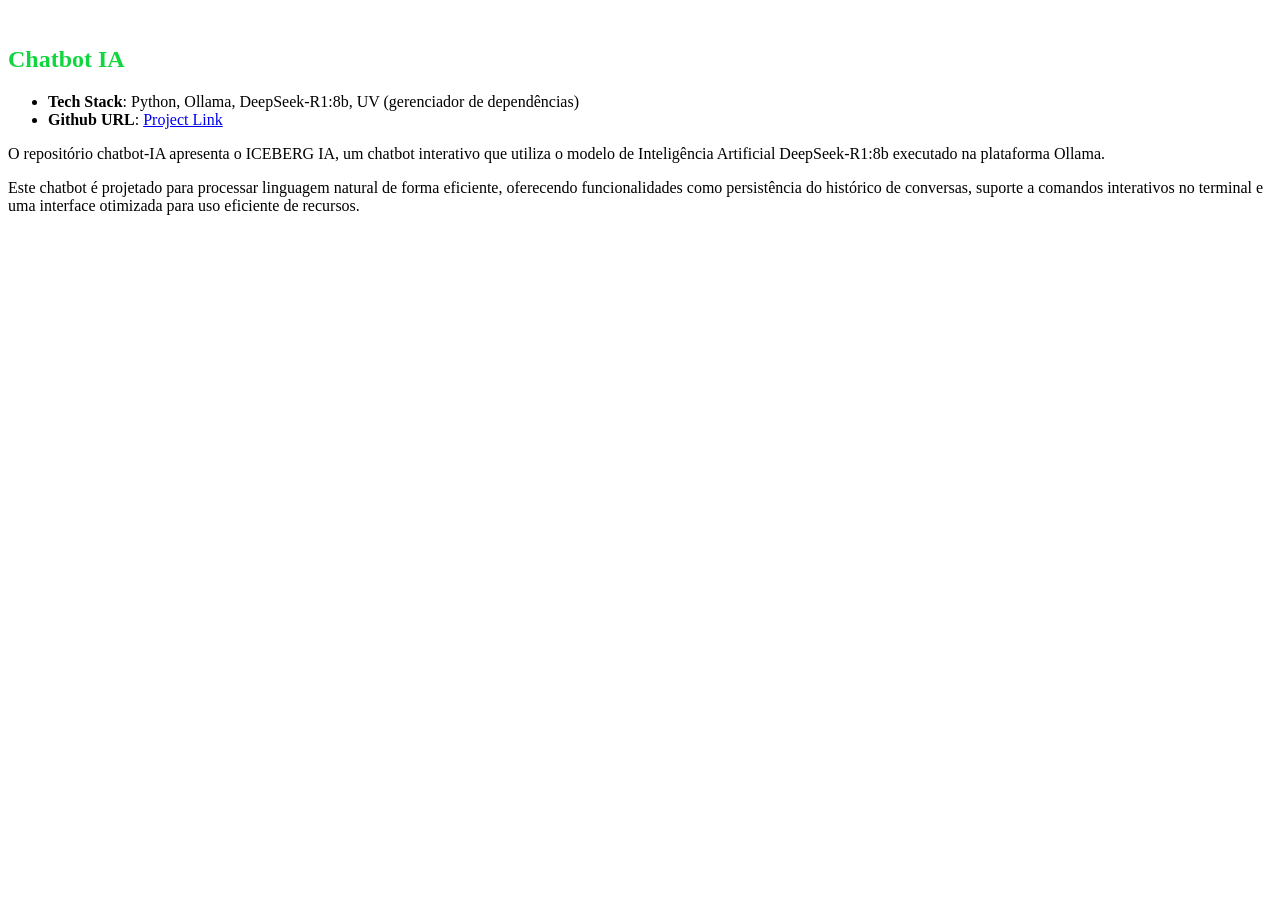
==== projects/chatbotai.html @ df646ecf "atualizações projetos" ====
<html lang="en"><head>
    <meta charset="utf-8">
    <meta content="width=device-width, initial-scale=1.0" name="viewport">
  
    <title>Image Generator</title>
    <meta content="" name="descriptison">
    <meta content="" name="keywords">
  
    <!-- Favicons -->
    <link href="../assets/img/favicon.png" rel="icon">
    <link href="../assets/img/apple-touch-icon.png" rel="apple-touch-icon">
  
    <!-- Google Fonts -->
    <link href="https://fonts.googleapis.com/css?family=Open+Sans:300,300i,400,400i,600,600i,700,700i|Raleway:300,300i,400,400i,500,500i,600,600i,700,700i|Poppins:300,300i,400,400i,500,500i,600,600i,700,700i" rel="stylesheet">
  
    <!-- Vendor CSS Files -->
    <link href="../assets/vendor/bootstrap/css/bootstrap.min.css" rel="stylesheet">
    <link href="../assets/vendor/icofont/icofont.min.css" rel="stylesheet">
    <link href="../assets/vendor/remixicon/remixicon.css" rel="stylesheet">
    <link href="../assets/vendor/owl.carousel/assets/owl.carousel.min.css" rel="stylesheet">
    <link href="../assets/vendor/boxicons/css/boxicons.min.css" rel="stylesheet">
    <link href="../assets/vendor/venobox/venobox.css" rel="stylesheet">
  
    <!-- Template Main CSS File -->
    <link href="../assets/css/style.css" rel="stylesheet">
  
    <!-- =======================================================
    * Template Name: Personal - v2.2.0
    * Template URL: https://bootstrapmade.com/personal-free-resume-bootstrap-template/
    * Author: BootstrapMade.com
    * License: https://bootstrapmade.com/license/
    ======================================================== -->
  </head>
  
  <body data-gr-c-s-loaded="true">
  
  <!-- ======= Portfolio Details ======= -->
    <main id="main">
      <div id="portfolio-details" class="portfolio-details">
        <div class="container">
  
          <div class="row">
  
            <div class="col-lg-12 portfolio-info">
              <br>
              <h2 style="color:#12d640">Chatbot IA</h2>
              <ul>
                <li><strong>Tech Stack</strong>: Python, Ollama, DeepSeek-R1:8b, UV (gerenciador de dependências)</li>
                <li><strong>Github URL</strong>: <a href="https://github.com/ICE3BR/chatbot-IA" target="_blank">Project Link</a></li>
              </ul>
  
                <p>
                    O repositório chatbot-IA apresenta o ICEBERG IA, um chatbot interativo que utiliza o modelo de Inteligência Artificial DeepSeek-R1:8b executado na plataforma Ollama.
                </p>
                <p>
                    Este chatbot é projetado para processar linguagem natural de forma eficiente, oferecendo funcionalidades como persistência do histórico de conversas, suporte a comandos interativos no terminal e uma interface otimizada para uso eficiente de recursos.
                </p>
            </div>
  
          </div>
  
        </div>
      </div><!-- End Portfolio Details -->
    </main><!-- End #main -->
  
   <!-- Vendor JS Files -->
    <script async="" src="//www.google-analytics.com/analytics.js"></script><script src="assets/vendor/jquery/jquery.min.js"></script>
    <script src="../assets/vendor/bootstrap/js/bootstrap.bundle.min.js"></script>
    <script src="../assets/vendor/jquery.easing/jquery.easing.min.js"></script>
    <script src="../assets/vendor/php-email-form/validate.js"></script>
    <script src="../assets/vendor/waypoints/jquery.waypoints.min.js"></script>
    <script src="../assets/vendor/counterup/counterup.min.js"></script>
    <script src="../assets/vendor/owl.carousel/owl.carousel.min.js"></script>
    <script src="../assets/vendor/isotope-layout/isotope.pkgd.min.js"></script>
    <script src="../assets/vendor/venobox/venobox.min.js"></script>
  
    <!-- Template Main JS File -->
    <script src="../assets/js/main.js"></script>
  
    <script>if( window.self == window.top ) { (function(i,s,o,g,r,a,m){i['GoogleAnalyticsObject']=r;i[r]=i[r]||function(){ (i[r].q=i[r].q||[]).push(arguments)},i[r].l=1*new Date();a=s.createElement(o), m=s.getElementsByTagName(o)[0];a.async=1;a.src=g;m.parentNode.insertBefore(a,m) })(window,document,'script','//www.google-analytics.com/analytics.js','ga'); ga('create', 'UA-55234356-4', 'auto'); ga('send', 'pageview'); } </script>
  
  </body>
  </html>
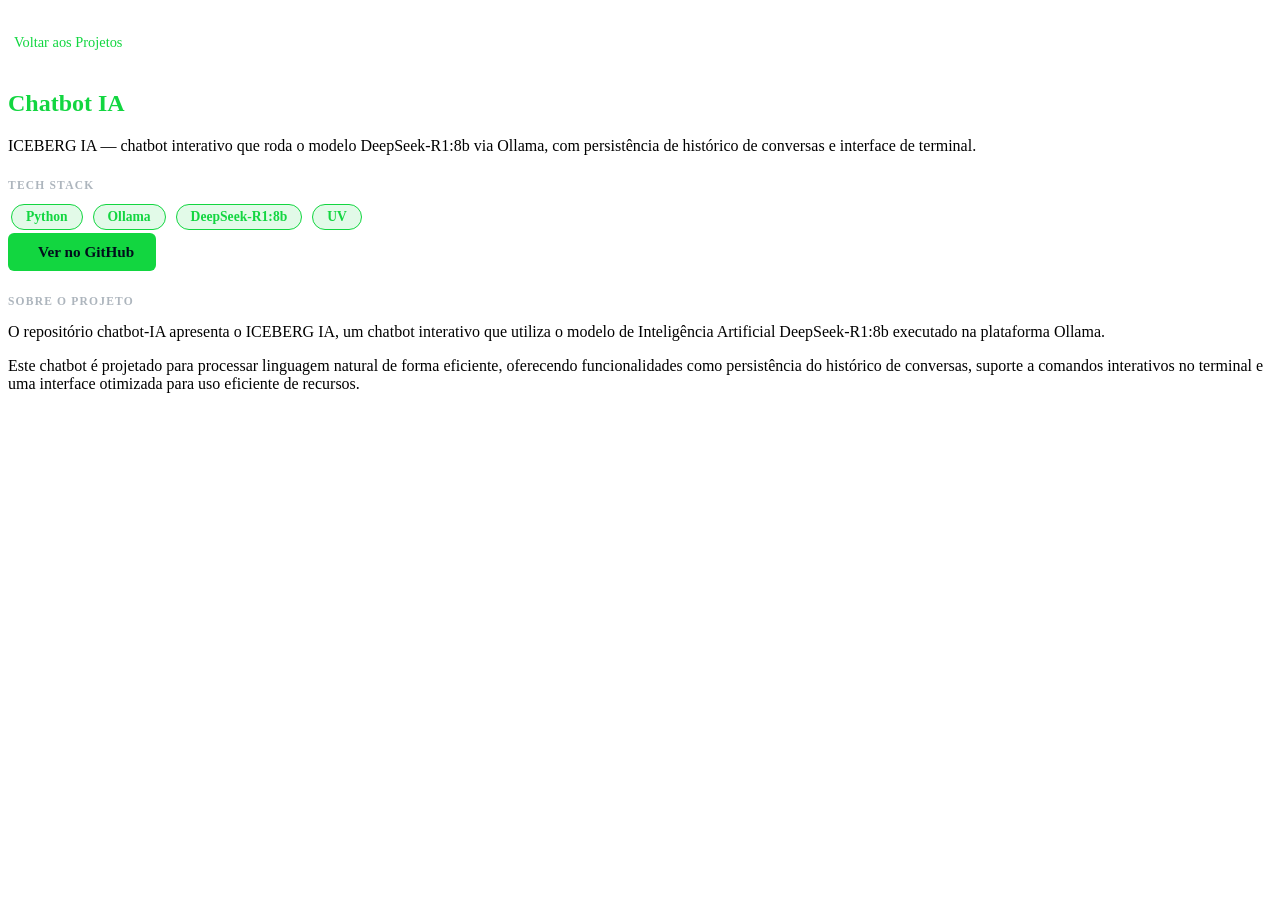
==== commit 7df0ea1c: "feat: redesign das páginas de detalhe dos projetos Aplica novo template padronizado em todos os 8 pr" ====
--- a/projects/chatbotai.html
+++ b/projects/chatbotai.html
@@ -1,85 +1,115 @@
-<html lang="en"><head>
-    <meta charset="utf-8">
-    <meta content="width=device-width, initial-scale=1.0" name="viewport">
-  
-    <title>Image Generator</title>
-    <meta content="" name="descriptison">
-    <meta content="" name="keywords">
-  
-    <!-- Favicons -->
-    <link href="../assets/img/favicon.png" rel="icon">
-    <link href="../assets/img/apple-touch-icon.png" rel="apple-touch-icon">
-  
-    <!-- Google Fonts -->
-    <link href="https://fonts.googleapis.com/css?family=Open+Sans:300,300i,400,400i,600,600i,700,700i|Raleway:300,300i,400,400i,500,500i,600,600i,700,700i|Poppins:300,300i,400,400i,500,500i,600,600i,700,700i" rel="stylesheet">
-  
-    <!-- Vendor CSS Files -->
-    <link href="../assets/vendor/bootstrap/css/bootstrap.min.css" rel="stylesheet">
-    <link href="../assets/vendor/icofont/icofont.min.css" rel="stylesheet">
-    <link href="../assets/vendor/remixicon/remixicon.css" rel="stylesheet">
-    <link href="../assets/vendor/owl.carousel/assets/owl.carousel.min.css" rel="stylesheet">
-    <link href="../assets/vendor/boxicons/css/boxicons.min.css" rel="stylesheet">
-    <link href="../assets/vendor/venobox/venobox.css" rel="stylesheet">
-  
-    <!-- Template Main CSS File -->
-    <link href="../assets/css/style.css" rel="stylesheet">
-  
-    <!-- =======================================================
-    * Template Name: Personal - v2.2.0
-    * Template URL: https://bootstrapmade.com/personal-free-resume-bootstrap-template/
-    * Author: BootstrapMade.com
-    * License: https://bootstrapmade.com/license/
-    ======================================================== -->
-  </head>
-  
-  <body data-gr-c-s-loaded="true">
-  
-  <!-- ======= Portfolio Details ======= -->
-    <main id="main">
-      <div id="portfolio-details" class="portfolio-details">
-        <div class="container">
-  
-          <div class="row">
-  
-            <div class="col-lg-12 portfolio-info">
-              <br>
-              <h2 style="color:#12d640">Chatbot IA</h2>
-              <ul>
-                <li><strong>Tech Stack</strong>: Python, Ollama, DeepSeek-R1:8b, UV (gerenciador de dependências)</li>
-                <li><strong>Github URL</strong>: <a href="https://github.com/ICE3BR/chatbot-IA" target="_blank">Project Link</a></li>
-              </ul>
-  
-                <p>
-                    O repositório chatbot-IA apresenta o ICEBERG IA, um chatbot interativo que utiliza o modelo de Inteligência Artificial DeepSeek-R1:8b executado na plataforma Ollama.
-                </p>
-                <p>
-                    Este chatbot é projetado para processar linguagem natural de forma eficiente, oferecendo funcionalidades como persistência do histórico de conversas, suporte a comandos interativos no terminal e uma interface otimizada para uso eficiente de recursos.
-                </p>
-            </div>
-  
-          </div>
-  
-        </div>
-      </div><!-- End Portfolio Details -->
-    </main><!-- End #main -->
-  
-   <!-- Vendor JS Files -->
-    <script async="" src="//www.google-analytics.com/analytics.js"></script><script src="assets/vendor/jquery/jquery.min.js"></script>
-    <script src="../assets/vendor/bootstrap/js/bootstrap.bundle.min.js"></script>
-    <script src="../assets/vendor/jquery.easing/jquery.easing.min.js"></script>
-    <script src="../assets/vendor/php-email-form/validate.js"></script>
-    <script src="../assets/vendor/waypoints/jquery.waypoints.min.js"></script>
-    <script src="../assets/vendor/counterup/counterup.min.js"></script>
-    <script src="../assets/vendor/owl.carousel/owl.carousel.min.js"></script>
-    <script src="../assets/vendor/isotope-layout/isotope.pkgd.min.js"></script>
-    <script src="../assets/vendor/venobox/venobox.min.js"></script>
-  
-    <!-- Template Main JS File -->
-    <script src="../assets/js/main.js"></script>
-  
-    <script>if( window.self == window.top ) { (function(i,s,o,g,r,a,m){i['GoogleAnalyticsObject']=r;i[r]=i[r]||function(){ (i[r].q=i[r].q||[]).push(arguments)},i[r].l=1*new Date();a=s.createElement(o), m=s.getElementsByTagName(o)[0];a.async=1;a.src=g;m.parentNode.insertBefore(a,m) })(window,document,'script','//www.google-analytics.com/analytics.js','ga'); ga('create', 'UA-55234356-4', 'auto'); ga('send', 'pageview'); } </script>
-  
-  </body>
-  </html>
-  
-  +<!DOCTYPE html>
+<html lang="pt-BR">
+<head>
+  <meta charset="utf-8">
+  <meta content="width=device-width, initial-scale=1.0" name="viewport">
+  <title>Chatbot IA | Gustavo Quinup</title>
+  <meta content="ICEBERG IA — chatbot interativo com DeepSeek-R1:8b via Ollama, com persistência de histórico de conversas." name="description">
+  <link href="../assets/img/favicon.png" rel="icon">
+  <link href="https://fonts.googleapis.com/css?family=Open+Sans:300,300i,400,400i,600,600i,700,700i|Raleway:300,300i,400,400i,500,500i,600,600i,700,700i|Poppins:300,300i,400,400i,500,500i,600,600i,700,700i" rel="stylesheet">
+  <link href="../assets/vendor/bootstrap/css/bootstrap.min.css" rel="stylesheet">
+  <link href="../assets/vendor/boxicons/css/boxicons.min.css" rel="stylesheet">
+  <link href="../assets/vendor/venobox/venobox.css" rel="stylesheet">
+  <link href="../assets/css/style.css" rel="stylesheet">
+  <style>
+    .tech-badge { display:inline-block; background:rgba(18,214,64,0.12); border:1px solid #12d640; color:#12d640; border-radius:20px; padding:4px 14px; margin:3px; font-size:0.85rem; font-weight:600; }
+    .btn-github { display:inline-flex; align-items:center; gap:8px; background:#12d640; color:#010e1b !important; font-weight:700; border-radius:6px; padding:10px 22px; text-decoration:none; font-size:0.95rem; transition:background 0.2s; }
+    .btn-github:hover { background:#0eb838; color:#010e1b !important; }
+    .btn-back { display:inline-flex; align-items:center; gap:6px; color:#12d640; text-decoration:none; font-size:0.9rem; margin-bottom:20px; }
+    .btn-back:hover { color:#0eb838; text-decoration:none; }
+    .section-label { color:#adb5bd; font-size:0.72rem; font-weight:700; text-transform:uppercase; letter-spacing:1.2px; margin-bottom:10px; margin-top:24px; }
+    .project-screenshots .screenshot-item img { border-radius:6px; border:1px solid rgba(18,214,64,0.25); cursor:pointer; transition:transform 0.2s, border-color 0.2s; width:100%; }
+    .project-screenshots .screenshot-item img:hover { transform:scale(1.02); border-color:#12d640; }
+    #portfolio-details { padding-top:20px; }
+  </style>
+</head>
+<body>
+<main id="main">
+  <div id="portfolio-details" class="portfolio-details">
+    <div class="container">
+      <div class="row">
+        <div class="col-lg-12 portfolio-info">
+
+          <a href="../index.html#portfolio" class="btn-back">
+            <i class="bx bx-arrow-back"></i> Voltar aos Projetos
+          </a>
+
+          <h2 style="color:#12d640">Chatbot IA</h2>
+          <p>ICEBERG IA — chatbot interativo que roda o modelo DeepSeek-R1:8b via Ollama, com persistência de histórico de conversas e interface de terminal.</p>
+
+          <div class="section-label">Tech Stack</div>
+          <div class="mb-3">
+            <span class="tech-badge">Python</span>
+            <span class="tech-badge">Ollama</span>
+            <span class="tech-badge">DeepSeek-R1:8b</span>
+            <span class="tech-badge">UV</span>
+          </div>
+
+          <div class="mb-4">
+            <a href="https://github.com/ICE3BR/chatbot-IA" target="_blank" class="btn-github">
+              <i class="bx bxl-github" style="font-size:1.2rem;"></i>
+              Ver no GitHub
+            </a>
+          </div>
+
+          <!-- ================================================
+               SCREENSHOTS
+               Adicione as imagens em:
+               assets/img/project/details/chatbotai/
+               ================================================ -->
+          <!--
+          <div class="project-screenshots mb-4">
+            <div class="section-label">Screenshots</div>
+            <div class="row g-2">
+              <div class="col-md-6 screenshot-item">
+                <a href="../assets/img/project/details/chatbotai/screenshot-1.png"
+                   class="venobox" data-gall="project-gallery" title="Screenshot 1">
+                  <img src="../assets/img/project/details/chatbotai/screenshot-1.png" alt="Screenshot 1">
+                </a>
+              </div>
+              <div class="col-md-6 screenshot-item">
+                <a href="../assets/img/project/details/chatbotai/screenshot-2.png"
+                   class="venobox" data-gall="project-gallery" title="Screenshot 2">
+                  <img src="../assets/img/project/details/chatbotai/screenshot-2.png" alt="Screenshot 2">
+                </a>
+              </div>
+            </div>
+          </div>
+          -->
+
+          <!-- ================================================
+               VÍDEO YOUTUBE (opcional)
+               Substitua SEU_VIDEO_ID e descomente
+               ================================================ -->
+          <!--
+          <div class="project-video mb-4">
+            <div class="section-label">Demonstração em Vídeo</div>
+            <div class="ratio ratio-16x9">
+              <iframe src="https://www.youtube.com/embed/SEU_VIDEO_ID"
+                      title="Chatbot IA"
+                      allow="accelerometer; autoplay; clipboard-write; encrypted-media; gyroscope; picture-in-picture"
+                      allowfullscreen></iframe>
+            </div>
+          </div>
+          -->
+
+          <div class="section-label">Sobre o Projeto</div>
+          <p>
+            O repositório chatbot-IA apresenta o ICEBERG IA, um chatbot interativo que utiliza o modelo de Inteligência Artificial DeepSeek-R1:8b executado na plataforma Ollama.
+          </p>
+          <p>
+            Este chatbot é projetado para processar linguagem natural de forma eficiente, oferecendo funcionalidades como persistência do histórico de conversas, suporte a comandos interativos no terminal e uma interface otimizada para uso eficiente de recursos.
+          </p>
+
+        </div>
+      </div>
+    </div>
+  </div>
+</main>
+
+<script src="../assets/vendor/jquery/jquery.min.js"></script>
+<script src="../assets/vendor/bootstrap/js/bootstrap.bundle.min.js"></script>
+<script src="../assets/vendor/venobox/venobox.min.js"></script>
+<script>$(document).ready(function(){ $('.venobox').venobox(); });</script>
+</body>
+</html>
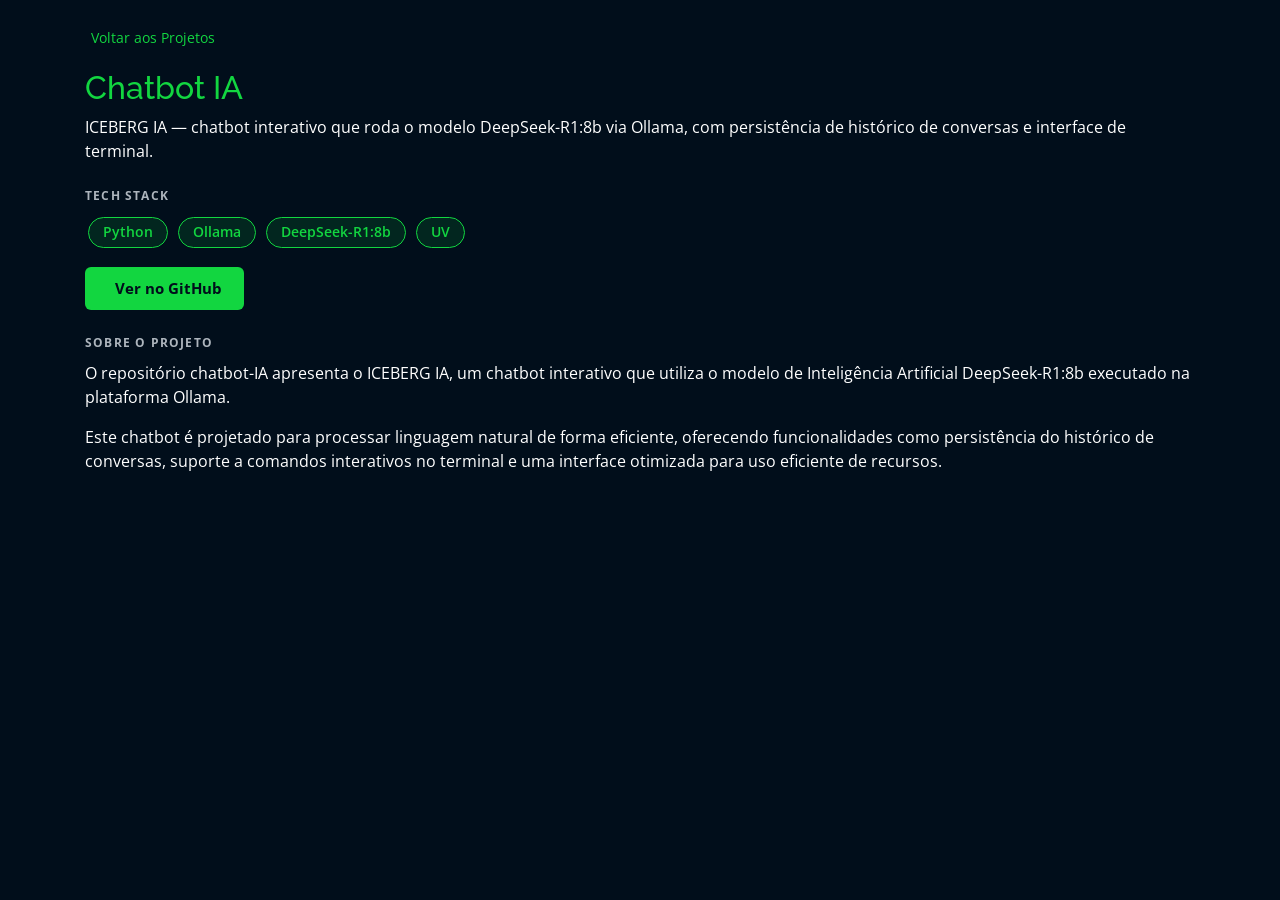
==== commit 357278bf: "Add LLM Translate Extension project" ====
--- a/projects/chatbotai.html
+++ b/projects/chatbotai.html
@@ -1,115 +1,115 @@
-<!DOCTYPE html>
-<html lang="pt-BR">
-<head>
-  <meta charset="utf-8">
-  <meta content="width=device-width, initial-scale=1.0" name="viewport">
-  <title>Chatbot IA | Gustavo Quinup</title>
-  <meta content="ICEBERG IA — chatbot interativo com DeepSeek-R1:8b via Ollama, com persistência de histórico de conversas." name="description">
-  <link href="../assets/img/favicon.png" rel="icon">
-  <link href="https://fonts.googleapis.com/css?family=Open+Sans:300,300i,400,400i,600,600i,700,700i|Raleway:300,300i,400,400i,500,500i,600,600i,700,700i|Poppins:300,300i,400,400i,500,500i,600,600i,700,700i" rel="stylesheet">
-  <link href="../assets/vendor/bootstrap/css/bootstrap.min.css" rel="stylesheet">
-  <link href="../assets/vendor/boxicons/css/boxicons.min.css" rel="stylesheet">
-  <link href="../assets/vendor/venobox/venobox.css" rel="stylesheet">
-  <link href="../assets/css/style.css" rel="stylesheet">
-  <style>
-    .tech-badge { display:inline-block; background:rgba(18,214,64,0.12); border:1px solid #12d640; color:#12d640; border-radius:20px; padding:4px 14px; margin:3px; font-size:0.85rem; font-weight:600; }
-    .btn-github { display:inline-flex; align-items:center; gap:8px; background:#12d640; color:#010e1b !important; font-weight:700; border-radius:6px; padding:10px 22px; text-decoration:none; font-size:0.95rem; transition:background 0.2s; }
-    .btn-github:hover { background:#0eb838; color:#010e1b !important; }
-    .btn-back { display:inline-flex; align-items:center; gap:6px; color:#12d640; text-decoration:none; font-size:0.9rem; margin-bottom:20px; }
-    .btn-back:hover { color:#0eb838; text-decoration:none; }
-    .section-label { color:#adb5bd; font-size:0.72rem; font-weight:700; text-transform:uppercase; letter-spacing:1.2px; margin-bottom:10px; margin-top:24px; }
-    .project-screenshots .screenshot-item img { border-radius:6px; border:1px solid rgba(18,214,64,0.25); cursor:pointer; transition:transform 0.2s, border-color 0.2s; width:100%; }
-    .project-screenshots .screenshot-item img:hover { transform:scale(1.02); border-color:#12d640; }
-    #portfolio-details { padding-top:20px; }
-  </style>
-</head>
-<body>
-<main id="main">
-  <div id="portfolio-details" class="portfolio-details">
-    <div class="container">
-      <div class="row">
-        <div class="col-lg-12 portfolio-info">
-
-          <a href="../index.html#portfolio" class="btn-back">
-            <i class="bx bx-arrow-back"></i> Voltar aos Projetos
-          </a>
-
-          <h2 style="color:#12d640">Chatbot IA</h2>
-          <p>ICEBERG IA — chatbot interativo que roda o modelo DeepSeek-R1:8b via Ollama, com persistência de histórico de conversas e interface de terminal.</p>
-
-          <div class="section-label">Tech Stack</div>
-          <div class="mb-3">
-            <span class="tech-badge">Python</span>
-            <span class="tech-badge">Ollama</span>
-            <span class="tech-badge">DeepSeek-R1:8b</span>
-            <span class="tech-badge">UV</span>
-          </div>
-
-          <div class="mb-4">
-            <a href="https://github.com/ICE3BR/chatbot-IA" target="_blank" class="btn-github">
-              <i class="bx bxl-github" style="font-size:1.2rem;"></i>
-              Ver no GitHub
-            </a>
-          </div>
-
-          <!-- ================================================
-               SCREENSHOTS
-               Adicione as imagens em:
-               assets/img/project/details/chatbotai/
-               ================================================ -->
-          <!--
-          <div class="project-screenshots mb-4">
-            <div class="section-label">Screenshots</div>
-            <div class="row g-2">
-              <div class="col-md-6 screenshot-item">
-                <a href="../assets/img/project/details/chatbotai/screenshot-1.png"
-                   class="venobox" data-gall="project-gallery" title="Screenshot 1">
-                  <img src="../assets/img/project/details/chatbotai/screenshot-1.png" alt="Screenshot 1">
-                </a>
-              </div>
-              <div class="col-md-6 screenshot-item">
-                <a href="../assets/img/project/details/chatbotai/screenshot-2.png"
-                   class="venobox" data-gall="project-gallery" title="Screenshot 2">
-                  <img src="../assets/img/project/details/chatbotai/screenshot-2.png" alt="Screenshot 2">
-                </a>
-              </div>
-            </div>
-          </div>
-          -->
-
-          <!-- ================================================
-               VÍDEO YOUTUBE (opcional)
-               Substitua SEU_VIDEO_ID e descomente
-               ================================================ -->
-          <!--
-          <div class="project-video mb-4">
-            <div class="section-label">Demonstração em Vídeo</div>
-            <div class="ratio ratio-16x9">
-              <iframe src="https://www.youtube.com/embed/SEU_VIDEO_ID"
-                      title="Chatbot IA"
-                      allow="accelerometer; autoplay; clipboard-write; encrypted-media; gyroscope; picture-in-picture"
-                      allowfullscreen></iframe>
-            </div>
-          </div>
-          -->
-
-          <div class="section-label">Sobre o Projeto</div>
-          <p>
-            O repositório chatbot-IA apresenta o ICEBERG IA, um chatbot interativo que utiliza o modelo de Inteligência Artificial DeepSeek-R1:8b executado na plataforma Ollama.
-          </p>
-          <p>
-            Este chatbot é projetado para processar linguagem natural de forma eficiente, oferecendo funcionalidades como persistência do histórico de conversas, suporte a comandos interativos no terminal e uma interface otimizada para uso eficiente de recursos.
-          </p>
-
-        </div>
-      </div>
-    </div>
-  </div>
-</main>
-
-<script src="../assets/vendor/jquery/jquery.min.js"></script>
-<script src="../assets/vendor/bootstrap/js/bootstrap.bundle.min.js"></script>
-<script src="../assets/vendor/venobox/venobox.min.js"></script>
-<script>$(document).ready(function(){ $('.venobox').venobox(); });</script>
-</body>
-</html>
+<!DOCTYPE html>
+<html lang="pt-BR">
+<head>
+  <meta charset="utf-8">
+  <meta content="width=device-width, initial-scale=1.0" name="viewport">
+  <title>Chatbot IA | Gustavo Quinup</title>
+  <meta content="ICEBERG IA — chatbot interativo com DeepSeek-R1:8b via Ollama, com persistência de histórico de conversas." name="description">
+  <link href="../assets/img/favicon.png" rel="icon">
+  <link href="https://fonts.googleapis.com/css?family=Open+Sans:300,300i,400,400i,600,600i,700,700i|Raleway:300,300i,400,400i,500,500i,600,600i,700,700i|Poppins:300,300i,400,400i,500,500i,600,600i,700,700i" rel="stylesheet">
+  <link href="../assets/vendor/bootstrap/css/bootstrap.min.css" rel="stylesheet">
+  <link href="../assets/vendor/boxicons/css/boxicons.min.css" rel="stylesheet">
+  <link href="../assets/vendor/venobox/venobox.css" rel="stylesheet">
+  <link href="../assets/css/style.css" rel="stylesheet">
+  <style>
+    .tech-badge { display:inline-block; background:rgba(18,214,64,0.12); border:1px solid #12d640; color:#12d640; border-radius:20px; padding:4px 14px; margin:3px; font-size:0.85rem; font-weight:600; }
+    .btn-github { display:inline-flex; align-items:center; gap:8px; background:#12d640; color:#010e1b !important; font-weight:700; border-radius:6px; padding:10px 22px; text-decoration:none; font-size:0.95rem; transition:background 0.2s; }
+    .btn-github:hover { background:#0eb838; color:#010e1b !important; }
+    .btn-back { display:inline-flex; align-items:center; gap:6px; color:#12d640; text-decoration:none; font-size:0.9rem; margin-bottom:20px; }
+    .btn-back:hover { color:#0eb838; text-decoration:none; }
+    .section-label { color:#adb5bd; font-size:0.72rem; font-weight:700; text-transform:uppercase; letter-spacing:1.2px; margin-bottom:10px; margin-top:24px; }
+    .project-screenshots .screenshot-item img { border-radius:6px; border:1px solid rgba(18,214,64,0.25); cursor:pointer; transition:transform 0.2s, border-color 0.2s; width:100%; }
+    .project-screenshots .screenshot-item img:hover { transform:scale(1.02); border-color:#12d640; }
+    #portfolio-details { padding-top:20px; }
+  </style>
+</head>
+<body>
+<main id="main">
+  <div id="portfolio-details" class="portfolio-details">
+    <div class="container">
+      <div class="row">
+        <div class="col-lg-12 portfolio-info">
+
+          <a href="../index.html#portfolio" class="btn-back">
+            <i class="bx bx-arrow-back"></i> Voltar aos Projetos
+          </a>
+
+          <h2 style="color:#12d640">Chatbot IA</h2>
+          <p>ICEBERG IA — chatbot interativo que roda o modelo DeepSeek-R1:8b via Ollama, com persistência de histórico de conversas e interface de terminal.</p>
+
+          <div class="section-label">Tech Stack</div>
+          <div class="mb-3">
+            <span class="tech-badge">Python</span>
+            <span class="tech-badge">Ollama</span>
+            <span class="tech-badge">DeepSeek-R1:8b</span>
+            <span class="tech-badge">UV</span>
+          </div>
+
+          <div class="mb-4">
+            <a href="https://github.com/ICE3BR/chatbot-IA" target="_blank" class="btn-github">
+              <i class="bx bxl-github" style="font-size:1.2rem;"></i>
+              Ver no GitHub
+            </a>
+          </div>
+
+          <!-- ================================================
+               SCREENSHOTS
+               Adicione as imagens em:
+               assets/img/project/details/chatbotai/
+               ================================================ -->
+          <!--
+          <div class="project-screenshots mb-4">
+            <div class="section-label">Screenshots</div>
+            <div class="row g-2">
+              <div class="col-md-6 screenshot-item">
+                <a href="../assets/img/project/details/chatbotai/screenshot-1.png"
+                   class="venobox" data-gall="project-gallery" title="Screenshot 1">
+                  <img src="../assets/img/project/details/chatbotai/screenshot-1.png" alt="Screenshot 1">
+                </a>
+              </div>
+              <div class="col-md-6 screenshot-item">
+                <a href="../assets/img/project/details/chatbotai/screenshot-2.png"
+                   class="venobox" data-gall="project-gallery" title="Screenshot 2">
+                  <img src="../assets/img/project/details/chatbotai/screenshot-2.png" alt="Screenshot 2">
+                </a>
+              </div>
+            </div>
+          </div>
+          -->
+
+          <!-- ================================================
+               VÍDEO YOUTUBE (opcional)
+               Substitua SEU_VIDEO_ID e descomente
+               ================================================ -->
+          <!--
+          <div class="project-video mb-4">
+            <div class="section-label">Demonstração em Vídeo</div>
+            <div class="ratio ratio-16x9">
+              <iframe src="https://www.youtube.com/embed/SEU_VIDEO_ID"
+                      title="Chatbot IA"
+                      allow="accelerometer; autoplay; clipboard-write; encrypted-media; gyroscope; picture-in-picture"
+                      allowfullscreen></iframe>
+            </div>
+          </div>
+          -->
+
+          <div class="section-label">Sobre o Projeto</div>
+          <p>
+            O repositório chatbot-IA apresenta o ICEBERG IA, um chatbot interativo que utiliza o modelo de Inteligência Artificial DeepSeek-R1:8b executado na plataforma Ollama.
+          </p>
+          <p>
+            Este chatbot é projetado para processar linguagem natural de forma eficiente, oferecendo funcionalidades como persistência do histórico de conversas, suporte a comandos interativos no terminal e uma interface otimizada para uso eficiente de recursos.
+          </p>
+
+        </div>
+      </div>
+    </div>
+  </div>
+</main>
+
+<script src="../assets/vendor/jquery/jquery.min.js"></script>
+<script src="../assets/vendor/bootstrap/js/bootstrap.bundle.min.js"></script>
+<script src="../assets/vendor/venobox/venobox.min.js"></script>
+<script>$(document).ready(function(){ $('.venobox').venobox(); });</script>
+</body>
+</html>
--- a/assets/css/style.css
+++ b/assets/css/style.css
@@ -0,0 +1,1098 @@
+/**
+* Template Name: Personal - v2.1.0
+* Template URL: https://bootstrapmade.com/personal-free-resume-bootstrap-template/
+* Author: BootstrapMade.com
+* License: https://bootstrapmade.com/license/
+*/
+
+/*--------------------------------------------------------------
+# General
+--------------------------------------------------------------*/
+body {
+  font-family: "Open Sans", sans-serif;
+  color: #fff;
+  position: relative;
+  background: transparent;
+}
+
+body::before {
+  content: "";
+  position: fixed;
+  background: #010e1b;
+  background-size: cover;
+  left: 0;
+  right: 0;
+  top: 0;
+  height: 100vh;
+}
+
+@media (min-width: 1024px) {
+  body::before {
+    background-attachment: fixed;
+  }
+}
+
+a {
+  color: #12d640;
+}
+
+a:hover {
+  color: #12d640;
+  text-decoration: none;
+}
+
+h1, h2, h3, h4, h5, h6 {
+  font-family: "Raleway", sans-serif;
+}
+
+/*--------------------------------------------------------------
+# Header
+--------------------------------------------------------------*/
+#header {
+  transition: ease-in-out 0s;
+  position: relative;
+  height: 100vh;
+  display: flex;
+  align-items: center;
+  z-index: 997;
+  overflow-y: auto;
+}
+
+#header * {
+  transition: ease-in-out 0s;
+}
+
+#header h1 {
+  font-size: 48px;
+  margin-top: 0px;
+  padding: 0;
+  line-height: 1;
+  font-weight: 700;
+  font-family: "Poppins", sans-serif;
+}
+
+#header h1 a, #header h1 a:hover {
+  color: #dee2e6;
+  line-height: 1;
+  display: inline-block;
+}
+
+#header h2 {
+  font-size: 24px;
+  margin-top: 20px;
+  color: #12d640;
+}
+
+#header h2 span {
+  color: #ffc107;
+  border-bottom: 2px solid #1c7d32;
+  padding-bottom: 6px;
+}
+
+#header img {
+  padding: 0;
+  margin: 0;
+}
+
+#header .social-links {
+  margin-top: 40px;
+  display: flex;
+}
+
+#header .social-links a {
+  font-size: 16px;
+  display: flex;
+  justify-content: center;
+  align-items: center;
+  background: rgba(255, 255, 255, 0.1);
+  color: #fff;
+  line-height: 1;
+  margin-right: 8px;
+  border-radius: 50%;
+  width: 40px;
+  height: 40px;
+}
+
+#header .social-links a:hover {
+  background: #1c7d32;
+}
+
+@media (max-width: 992px) {
+  #header h1 {
+    font-size: 36px;
+  }
+  #header h2 {
+    font-size: 20px;
+    line-height: 30px;
+  }
+  #header .social-links {
+    margin-top: 15px;
+  }
+  #header .container {
+    display: flex;
+    flex-direction: column;
+    align-items: center;
+  }
+}
+
+/*--------------------------------------------------------------
+# Navigation Menu
+--------------------------------------------------------------*/
+/* Desktop Navigation */
+.nav-menu {
+  margin-top: 35px;
+}
+
+.nav-menu ul {
+  display: flex;
+  margin: 0;
+  padding: 0;
+  list-style: none;
+}
+
+.nav-menu li + li {
+  margin-left: 30px;
+}
+
+.nav-menu a {
+  display: block;
+  position: relative;
+  color: #fff;
+  font-size: 19px;
+  font-family: "Poppins", sans-serif;
+  font-weight: 400;
+}
+
+.nav-menu a:before {
+  content: "";
+  position: absolute;
+  width: 0;
+  height: 2px;
+  bottom: -4px;
+  left: 0;
+  background-color: #9e7f25;
+  visibility: hidden;
+  width: 0px;
+  transition: all 0.3s ease-in-out 0s;
+}
+
+.nav-menu a:hover:before, .nav-menu li:hover > a:before, .nav-menu .active > a:before {
+  visibility: visible;
+  width: 25px;
+}
+
+.nav-menu a:hover, .nav-menu .active > a, .nav-menu li:hover > a {
+  color: #12d640;
+  text-decoration: none;
+}
+
+/* Mobile Navigation */
+.mobile-nav-toggle {
+  position: fixed;
+  right: 15px;
+  top: 15px;
+  z-index: 9998;
+  border: 0;
+  background: none;
+  font-size: 24px;
+  transition: all 0.4s;
+  outline: none !important;
+  line-height: 1;
+  cursor: pointer;
+  text-align: right;
+}
+
+.mobile-nav-toggle i {
+  color: #fff;
+}
+
+.mobile-nav {
+  position: fixed;
+  top: 55px;
+  right: 15px;
+  bottom: 15px;
+  left: 15px;
+  z-index: 9999;
+  overflow-y: auto;
+  background: rgba(0, 0, 0, 0.7);
+  transition: ease-in-out 0s;
+  opacity: 0;
+  visibility: hidden;
+  border-radius: 10px;
+  padding: 10px 0;
+  border: 2px solid rgba(255, 255, 255, 0.12);
+}
+
+.mobile-nav * {
+  margin: 0;
+  padding: 0;
+  list-style: none;
+}
+
+.mobile-nav a {
+  display: block;
+  position: relative;
+  color: #fff;
+  padding: 10px 20px;
+  font-weight: 500;
+  outline: none;
+}
+
+.mobile-nav a:hover, .mobile-nav .active > a, .mobile-nav li:hover > a {
+  color: #1c7d32;
+  text-decoration: none;
+}
+
+.mobile-nav-overly {
+  width: 100%;
+  height: 100%;
+  z-index: 9997;
+  top: 0;
+  left: 0;
+  position: fixed;
+  background: rgba(9, 9, 9, 0.6);
+  overflow: hidden;
+  display: none;
+  transition: ease-in-out 0s;
+}
+
+.mobile-nav-active {
+  overflow: hidden;
+}
+
+.mobile-nav-active .mobile-nav {
+  opacity: 1;
+  visibility: visible;
+}
+
+.mobile-nav-active .mobile-nav-toggle i {
+  color: #fff;
+}
+
+/* Header Top */
+#header.header-top {
+  height: 90px;
+  position: fixed;
+  left: 0;
+  top: 0;
+  right: 0;
+  background: #09203a;
+}
+
+#header.header-top .social-links, #header.header-top h2 {
+  display: none;
+}
+
+#header.header-top h1 {
+  margin-right: auto;
+  font-size: 36px;
+}
+
+#header.header-top .container {
+  display: flex;
+  align-items: center;
+}
+
+#header.header-top .nav-menu {
+  margin: 0;
+}
+
+@media (max-width: 768px) {
+  #header.header-top {
+    height: 60px;
+  }
+  #header.header-top h1 {
+    font-size: 26px;
+  }
+}
+
+/*--------------------------------------------------------------
+# Sections General
+--------------------------------------------------------------*/
+section {
+  overflow: hidden;
+  position: absolute;
+  width: 100%;
+  top: 140px;
+  bottom: 100%;
+  opacity: 0;
+  z-index: 2;
+}
+
+section.section-show {
+  top: 70px;
+  bottom: auto;
+  opacity: 1;
+  padding-bottom: 0px;
+}
+
+section .container {
+  background: rgba(0, 0, 0, 0);
+  padding: 30px;
+}
+
+@media (max-width: 768px) {
+  section {
+    top: 120px;
+  }
+  section.section-show {
+    top: 80px;
+  }
+}
+
+.section-title h2 {
+  font-size: 14px;
+  font-weight: 500;
+  padding: 0;
+  line-height: 1px;
+  margin: 0 0 20px 0;
+  letter-spacing: 2px;
+  text-transform: uppercase;
+  color: #dee2e6;
+  font-family: "Poppins", sans-serif;
+}
+
+.section-title h2::after {
+  content: "";
+  width: 120px;
+  height: 1px;
+  display: inline-block;
+  background: #dee2e6;
+  margin: 4px 10px;
+}
+
+.section-title p {
+  margin: 0;
+  margin: -15px 0 15px 0;
+  font-size: 36px;
+  font-weight: 700;
+  text-transform: uppercase;
+  font-family: "Poppins", sans-serif;
+  color: #fff;
+}
+
+/*--------------------------------------------------------------
+# About
+--------------------------------------------------------------*/
+.about-me .content h3 {
+  font-weight: 700;
+  font-size: 26px;
+  color: #1c7d32;
+}
+
+.about-me .content ul {
+  list-style: none;
+  padding: 0;
+}
+
+.about-me .content ul li {
+  padding-bottom: 10px;
+}
+
+.about-me .content ul i {
+  font-size: 20px;
+  padding-right: 2px;
+  color: #1c7d32;
+}
+
+.about-me .content p:last-child {
+  margin-bottom: 0;
+}
+
+/*--------------------------------------------------------------
+# Counts
+--------------------------------------------------------------*/
+.counts {
+  padding: 70px 0 60px;
+}
+
+.counts .count-box {
+  padding: 30px 30px 25px 30px;
+  width: 100%;
+  position: relative;
+  text-align: center;
+  background: rgba(255, 255, 255, 0.08);
+}
+
+.counts .count-box i {
+  position: absolute;
+  top: -25px;
+  left: 50%;
+  transform: translateX(-50%);
+  font-size: 24px;
+  background: rgba(255, 255, 255, 0.1);
+  padding: 12px;
+  color: #1c7d32;
+  border-radius: 50px;
+}
+
+.counts .count-box span {
+  font-size: 36px;
+  display: block;
+  font-weight: 600;
+  color: #fff;
+}
+
+.counts .count-box p {
+  padding: 0;
+  margin: 0;
+  font-family: "Raleway", sans-serif;
+  font-size: 14px;
+}
+
+/*--------------------------------------------------------------
+# Skills
+--------------------------------------------------------------*/
+.skills .progress {
+  height: 50px;
+  display: block;
+  background: none;
+}
+
+.skills .progress .skill {
+  padding: 0;
+  margin: 0 0 6px 0;
+  text-transform: uppercase;
+  display: block;
+  font-weight: 600;
+  font-family: "Poppins", sans-serif;
+  color: #fff;
+}
+
+.skills .progress .skill .val {
+  float: right;
+  font-style: normal;
+}
+
+.skills .progress-bar-wrap {
+  background: rgba(255, 255, 255, 0.15);
+}
+
+.skills .progress-bar {
+  width: 1px;
+  height: 10px;
+  transition: .9s;
+  background-color: #1c7d32;
+}
+
+/*--------------------------------------------------------------
+# Interests
+--------------------------------------------------------------*/
+.interests .icon-box {
+  display: flex;
+  align-items: center;
+  padding: 20px;
+  background: #09203a;
+  transition: ease-in-out 0.3s;
+}
+
+
+.interests .icon-box i {
+  font-size: 32px;
+  padding-right: 10px;
+  line-height: 1;
+}
+
+.interests .icon-box h3 {
+  font-weight: 700;
+  margin: 0;
+  padding: 0;
+  line-height: 1;
+  font-size: 16px;
+  color: #fff;
+}
+
+.interests .icon-box:hover {
+  background: #042b56eb;
+}
+
+/*--------------------------------------------------------------
+# Testimonials
+--------------------------------------------------------------*/
+.testimonials .testimonial-item {
+  box-sizing: content-box;
+  min-height: 320px;
+}
+
+.testimonials .testimonial-item .testimonial-img {
+  width: 90px;
+  border-radius: 50%;
+  margin: -40px 0 0 40px;
+  position: relative;
+  z-index: 2;
+  border: 6px solid rgba(255, 255, 255, 0.12);
+}
+
+.testimonials .testimonial-item h3 {
+  font-size: 18px;
+  font-weight: bold;
+  margin: 10px 0 5px 45px;
+  color: #fff;
+}
+
+.testimonials .testimonial-item h4 {
+  font-size: 14px;
+  color: #999;
+  margin: 0 0 0 45px;
+}
+
+.testimonials .testimonial-item .quote-icon-left, .testimonials .testimonial-item .quote-icon-right {
+  color: rgba(255, 255, 255, 0.25);
+  font-size: 26px;
+}
+
+.testimonials .testimonial-item .quote-icon-left {
+  display: inline-block;
+  left: -5px;
+  position: relative;
+}
+
+.testimonials .testimonial-item .quote-icon-right {
+  display: inline-block;
+  right: -5px;
+  position: relative;
+  top: 10px;
+}
+
+.testimonials .testimonial-item p {
+  font-style: italic;
+  margin: 0 15px 0 15px;
+  padding: 20px 20px 60px 20px;
+  background: rgba(255, 255, 255, 0.1);
+  position: relative;
+  border-radius: 6px;
+  position: relative;
+  z-index: 1;
+}
+
+.testimonials .owl-nav, .testimonials .owl-dots {
+  margin-top: 5px;
+  text-align: center;
+}
+
+.testimonials .owl-dot {
+  display: inline-block;
+  margin: 0 5px;
+  width: 12px;
+  height: 12px;
+  border-radius: 50%;
+  background-color: rgba(255, 255, 255, 0.3) !important;
+}
+
+.testimonials .owl-dot.active {
+  background-color: #1c7d32 !important;
+}
+
+@media (max-width: 767px) {
+  .testimonials {
+    margin: 30px 10px;
+  }
+}
+
+/*--------------------------------------------------------------
+# Resume
+--------------------------------------------------------------*/
+.resume .resume-title {
+  font-size: 26px;
+  font-weight: 700;
+  margin-top: 20px;
+  margin-bottom: 20px;
+  color: #fff;
+}
+
+.resume .resume-item {
+  padding: 0 0 20px 20px;
+  margin-top: -2px;
+  border-left: 2px solid rgba(255, 255, 255, 0.2);
+  position: relative;
+}
+
+.resume .resume-item h4 {
+  line-height: 18px;
+  font-size: 18px;
+  font-weight: 600;
+  text-transform: uppercase;
+  font-family: "Poppins", sans-serif;
+  color: #1c7d32;
+  margin-bottom: 10px;
+}
+
+.resume .resume-item h5 {
+  font-size: 16px;
+  background: rgba(255, 255, 255, 0.15);
+  padding: 5px 15px;
+  display: inline-block;
+  font-weight: 600;
+  margin-bottom: 10px;
+}
+
+.resume .resume-item ul {
+  padding-left: 20px;
+}
+
+.resume .resume-item ul li {
+  padding-bottom: 10px;
+}
+
+.resume .resume-item:last-child {
+  padding-bottom: 0;
+}
+
+.resume .resume-item::before {
+  content: "";
+  position: absolute;
+  width: 16px;
+  height: 16px;
+  border-radius: 50px;
+  left: -9px;
+  top: 0;
+  background: #9e7f25;
+  border: 2px solid #9e7f25;
+}
+
+/*--------------------------------------------------------------
+# Services
+--------------------------------------------------------------*/
+.services .icon-box {
+  text-align: center;
+  background: #09203a;
+  padding: 40px 40px;
+  transition: all ease-in-out 0.3s;
+  margin: 10px
+}
+
+.services .icon-box .icon {
+  margin: 0 auto;
+  width: 64px;
+  height: 64px;
+  background: #1c7d32;
+  border-radius: 5px;
+  transition: all .3s ease-out 0s;
+  display: flex;
+  align-items: center;
+  justify-content: center;
+  margin-bottom: 20px;
+  transform-style: preserve-3d;
+}
+
+.services .icon-box .icon i {
+  color: #fff;
+  font-size: 28px;
+}
+
+.services .icon-box .icon::before {
+  position: absolute;
+  content: '';
+  left: -8px;
+  top: -8px;
+  height: 100%;
+  width: 100%;
+  background: rgba(255, 255, 255, 0.15);
+  border-radius: 5px;
+  transition: all .3s ease-out 0s;
+  transform: translateZ(-1px);
+}
+
+.services .icon-box h4 {
+  font-weight: 700;
+  margin-bottom: 15px;
+  font-size: 24px;
+}
+
+.services .icon-box h4 a {
+  color: #fff;
+}
+
+.services .icon-box p {
+  line-height: 24px;
+  font-size: 14px;
+  margin-bottom: 0;
+}
+
+.services .icon-box:hover {
+  background: #042e5f;
+  border-color: #1c7d32;
+}
+
+.services .icon-box:hover .icon {
+  background: #fff;
+}
+
+.services .icon-box:hover .icon i {
+  color: #1c7d32;
+}
+
+.services .icon-box:hover .icon::before {
+  background: #35e888;
+}
+
+.services .icon-box:hover h4 a, .services .icon-box:hover p {
+  color: #12d640;
+}
+
+/*--------------------------------------------------------------
+# Portfolio
+--------------------------------------------------------------*/
+.portfolio .portfolio-item {
+  margin-bottom: 30px;
+}
+
+.portfolio #portfolio-flters {
+  padding: 0;
+  margin: 0 auto 15px auto;
+  list-style: none;
+  text-align: center;
+  border-radius: 50px;
+  padding: 2px 15px;
+}
+
+.portfolio #portfolio-flters li {
+  cursor: pointer;
+  display: inline-block;
+  padding: 8px 16px 10px 16px;
+  font-size: 14px;
+  font-weight: 600;
+  line-height: 1;
+  text-transform: uppercase;
+  color: #fff;
+  background: rgba(255, 255, 255, 0.1);
+  margin: 0 3px 10px 3px;
+  transition: all 0.3s ease-in-out;
+  border-radius: 4px;
+}
+
+.portfolio #portfolio-flters li:hover, .portfolio #portfolio-flters li.filter-active {
+  background: #1c7d32;
+}
+
+.portfolio #portfolio-flters li:last-child {
+  margin-right: 0;
+}
+
+.portfolio .portfolio-wrap {
+  transition: 0.3s;
+  position: relative;
+  overflow: hidden;
+  z-index: 1;
+  background: rgba(0, 0, 0, 0.6);
+}
+
+.portfolio .portfolio-wrap::before {
+  content: "";
+  background: rgba(0, 0, 0, 0.6);
+  position: absolute;
+  left: 30px;
+  right: 30px;
+  top: 30px;
+  bottom: 30px;
+  transition: all ease-in-out 0.3s;
+  z-index: 2;
+  opacity: 0;
+}
+
+.portfolio .portfolio-wrap .portfolio-info {
+  opacity: 0;
+  position: absolute;
+  top: 0;
+  left: 0;
+  right: 0;
+  bottom: 0;
+  text-align: center;
+  z-index: 3;
+  transition: all ease-in-out 0.3s;
+  display: flex;
+  flex-direction: column;
+  justify-content: center;
+  align-items: center;
+}
+
+.portfolio .portfolio-wrap .portfolio-info::before {
+  display: block;
+  content: "";
+  width: 48px;
+  height: 48px;
+  position: absolute;
+  top: 35px;
+  left: 35px;
+  border-top: 3px solid #fff;
+  border-left: 3px solid #fff;
+  transition: all 0.5s ease 0s;
+  z-index: 9994;
+}
+
+.portfolio .portfolio-wrap .portfolio-info::after {
+  display: block;
+  content: "";
+  width: 48px;
+  height: 48px;
+  position: absolute;
+  bottom: 35px;
+  right: 35px;
+  border-bottom: 3px solid #fff;
+  border-right: 3px solid #fff;
+  transition: all 0.5s ease 0s;
+  z-index: 9994;
+}
+
+.portfolio .portfolio-wrap .portfolio-info h4 {
+  font-size: 20px;
+  color: #fff;
+  font-weight: 600;
+}
+
+.portfolio .portfolio-wrap .portfolio-info p {
+  color: #ffffff;
+  font-size: 14px;
+  text-transform: uppercase;
+  padding: 0;
+  margin: 0;
+}
+
+.portfolio .portfolio-wrap .portfolio-links {
+  text-align: center;
+  z-index: 4;
+}
+
+.portfolio .portfolio-wrap .portfolio-links a {
+  color: #fff;
+  margin: 0 2px;
+  font-size: 28px;
+  display: inline-block;
+  transition: 0.3s;
+}
+
+.portfolio .portfolio-wrap .portfolio-links a:hover {
+  color: #63eda3;
+}
+
+.portfolio .portfolio-wrap:hover::before {
+  top: 0;
+  left: 0;
+  right: 0;
+  bottom: 0;
+  opacity: 1;
+}
+
+.portfolio .portfolio-wrap:hover .portfolio-info {
+  opacity: 1;
+}
+
+.portfolio .portfolio-wrap:hover .portfolio-info::before {
+  top: 15px;
+  left: 15px;
+}
+
+.portfolio .portfolio-wrap:hover .portfolio-info::after {
+  bottom: 15px;
+  right: 15px;
+}
+
+/*--------------------------------------------------------------
+# Contact
+--------------------------------------------------------------*/
+.contact .info-box {
+  color: #444444;
+  padding: 20px;
+  width: 100%;
+  background: #09203a;
+}
+
+.contact .info-box i.bx {
+  font-size: 24px;
+  color: #dee2e6;
+  border-radius: 50%;
+  padding: 14px;
+  float: left;
+  background: rgba(255, 255, 255, 0.1);
+}
+
+.contact .info-box h3 {
+  font-size: 20px;
+  color: #28a745;
+  font-weight: 700;
+  margin: 10px 0 8px 68px;
+}
+
+.contact .info-box p {
+  padding: 0;
+  color: #fff;
+  line-height: 24px;
+  font-size: 14px;
+  margin: 0 0 0 68px;
+}
+
+.contact .info-box .social-links {
+  margin: 5px 0 0 68px;
+  display: flex;
+}
+
+.contact .info-box .social-links a {
+  font-size: 18px;
+  display: inline-block;
+  color: #fff;
+  line-height: 1;
+  margin-right: 12px;
+  transition: 0.3s;
+}
+
+.contact .info-box .social-links a:hover {
+  color: #12d640;
+}
+
+.contact .php-email-form {
+  padding: 30px;
+  background: rgba(255, 255, 255, 0.08);
+}
+
+.contact .php-email-form .validate {
+  display: none;
+  color: red;
+  margin: 0 0 15px 0;
+  font-weight: 400;
+  font-size: 13px;
+}
+
+.contact .php-email-form .error-message {
+  display: none;
+  background: rgba(255, 255, 255, 0.08);
+  background: #ed3c0d;
+  text-align: center;
+  padding: 15px;
+  font-weight: 600;
+}
+
+.contact .php-email-form .sent-message {
+  display: none;
+  background: rgba(255, 255, 255, 0.08);
+  background: #1c7d32;
+  text-align: center;
+  padding: 15px;
+  font-weight: 600;
+}
+
+.contact .php-email-form .loading {
+  display: none;
+  background: rgba(255, 255, 255, 0.08);
+  text-align: center;
+  padding: 15px;
+}
+
+.contact .php-email-form .loading:before {
+  content: "";
+  display: inline-block;
+  border-radius: 50%;
+  width: 24px;
+  height: 24px;
+  margin: 0 10px -6px 0;
+  border: 3px solid #1c7d32;
+  border-top-color: #eee;
+  -webkit-animation: animate-loading 1s linear infinite;
+  animation: animate-loading 1s linear infinite;
+}
+
+.contact .php-email-form input, .contact .php-email-form textarea {
+  border-radius: 0;
+  box-shadow: none;
+  font-size: 14px;
+  background: rgba(255, 255, 255, 0.08);
+  border: 0;
+  transition: 0.3s;
+  color: #fff;
+}
+
+.contact .php-email-form input:focus, .contact .php-email-form textarea:focus {
+  background-color: rgba(255, 255, 255, 0.11);
+}
+
+.contact .php-email-form input::-webkit-input-placeholder, .contact .php-email-form textarea::-webkit-input-placeholder {
+  color: rgba(255, 255, 255, 0.3);
+  opacity: 1;
+}
+
+.contact .php-email-form input::-moz-placeholder, .contact .php-email-form textarea::-moz-placeholder {
+  color: rgba(255, 255, 255, 0.3);
+  opacity: 1;
+}
+
+.contact .php-email-form input:-ms-input-placeholder, .contact .php-email-form textarea:-ms-input-placeholder {
+  color: rgba(255, 255, 255, 0.3);
+  opacity: 1;
+}
+
+.contact .php-email-form input::-ms-input-placeholder, .contact .php-email-form textarea::-ms-input-placeholder {
+  color: rgba(255, 255, 255, 0.3);
+  opacity: 1;
+}
+
+.contact .php-email-form input::placeholder, .contact .php-email-form textarea::placeholder {
+  color: rgba(255, 255, 255, 0.3);
+  opacity: 1;
+}
+
+.contact .php-email-form input {
+  padding: 20px 15px;
+}
+
+.contact .php-email-form textarea {
+  padding: 12px 15px;
+}
+
+.contact .php-email-form button[type="submit"] {
+  background: #1c7d32;
+  border: 0;
+  padding: 10px 30px;
+  color: #fff;
+  transition: 0.4s;
+  border-radius: 4px;
+}
+
+.contact .php-email-form button[type="submit"]:hover {
+  background: #15bb62;
+}
+
+@-webkit-keyframes animate-loading {
+  0% {
+    transform: rotate(0deg);
+  }
+  100% {
+    transform: rotate(360deg);
+  }
+}
+
+@keyframes animate-loading {
+  0% {
+    transform: rotate(0deg);
+  }
+  100% {
+    transform: rotate(360deg);
+  }
+}
+
+/*--------------------------------------------------------------
+# Credits
+--------------------------------------------------------------*/
+.credits {
+  position: fixed;
+  right: 15px;
+  bottom: 15px;
+  font-size: 13px;
+  color: #fff;
+  z-index: 1;
+}
+
+.credits a {
+  color: #1c7d32;
+  transition: 0.3s;
+}
+
+.credits a:hover {
+  color: #fff;
+}
+
+@media (max-width: 992px) {
+  .credits {
+    left: 50%;
+    right: 0;
+    transform: translateX(-50%);
+  }
+}
